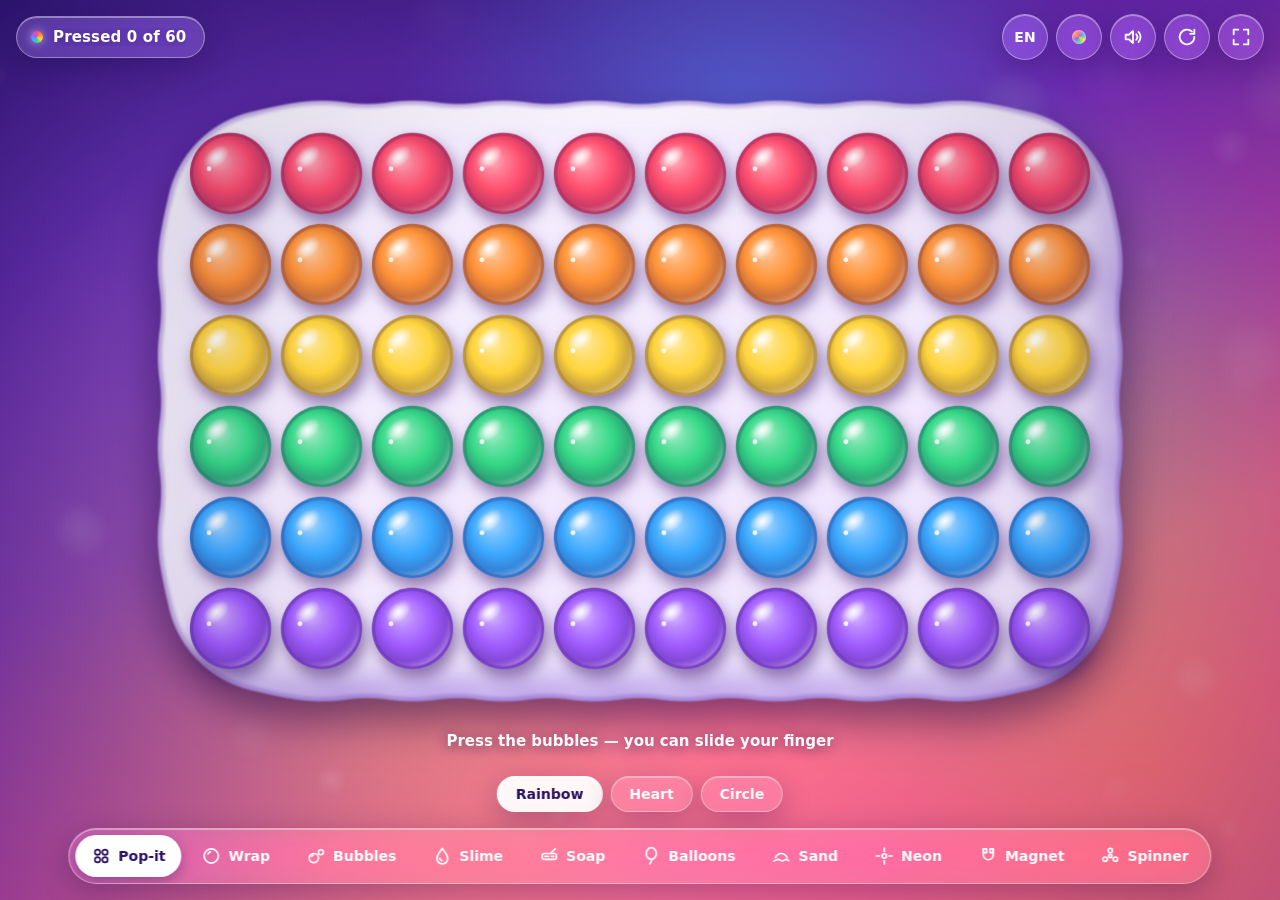
==== index.html @ e9ba62da "feat: v5 — slime v2 (two fingers, craters, droplets), neon drawing, ferrofluid, spinner" ====
<!DOCTYPE html>
<html lang="ru">
<head>
<meta charset="utf-8">
<meta name="viewport" content="width=device-width,initial-scale=1,maximum-scale=1,user-scalable=no,viewport-fit=cover">
<meta name="theme-color" content="#2a1470">
<meta name="description" content="Антистресс — 7 игрушек: поп-ит, пупырка, пузыри, слайм, нарезка мыла, шарики, песок. Без лагов, 120Hz, Full HD. / Antistress — 7 fidget toys.">
<meta property="og:title" content="Антистресс — 7 игрушек">
<meta property="og:description" content="Поп-ит, слайм, мыло, шарики, песок. Снимай стресс красиво.">
<meta property="og:type" content="website">
<title>Антистресс — 7 игрушек</title>
<link rel="icon" type="image/svg+xml" href="favicon.svg">
<link rel="manifest" href="manifest.webmanifest">
<link rel="stylesheet" href="css/styles.css">
</head>
<body>
<canvas id="c" aria-label="Игра-антистресс"></canvas>

<div id="ui">
  <header class="top">
    <div class="score glass" id="score" aria-live="polite"><i></i><span id="scoreText">…</span></div>
    <div class="tools">
      <button class="ico glass" id="btnLang" title="Language / Язык">RU</button>
      <button class="ico glass icon-only" id="btnTheme" title="Тема / Theme"><span class="dot"></span></button>
      <button class="ico glass icon-only" id="btnSound" aria-label="Звук" aria-pressed="true" title="Звук (M)"></button>
      <button class="ico glass icon-only" id="btnReset" aria-label="Заново" title="Заново (R)">
        <svg viewBox="0 0 24 24"><path d="M20 12a8 8 0 1 1-2.6-5.9"/><path d="M20 4v4.5h-4.5"/></svg>
      </button>
      <button class="ico glass icon-only" id="btnFull" aria-label="Во весь экран" title="Во весь экран (F)">
        <svg viewBox="0 0 24 24"><path d="M4 9V4h5M20 9V4h-5M4 15v5h5M20 15v5h-5"/></svg>
      </button>
    </div>
  </header>

  <div class="toast glass" id="toast" role="status"></div>
  <div class="hint" id="hint"></div>

  <nav class="chips" id="chips" aria-label="Варианты">
    <span data-group="pop">
      <button class="chip glass" data-shape="grid" aria-pressed="true">Радуга</button>
      <button class="chip glass" data-shape="heart" aria-pressed="false">Сердце</button>
      <button class="chip glass" data-shape="circle" aria-pressed="false">Круг</button>
    </span>
    <span data-group="soap">
      <button class="chip dot glass" data-soap="0" aria-pressed="true" style="background:#f6e6cb" title="Кремовый"></button>
      <button class="chip dot glass" data-soap="1" aria-pressed="false" style="background:#f6cfd8" title="Роза"></button>
      <button class="chip dot glass" data-soap="2" aria-pressed="false" style="background:#cdeeda" title="Мята"></button>
      <button class="chip dot glass" data-soap="3" aria-pressed="false" style="background:#ddd3f5" title="Лаванда"></button>
      <button class="chip dot glass" data-soap="4" aria-pressed="false" style="background:#cfe6f7" title="Небо"></button>
      <button class="chip dot glass" data-soap="5" aria-pressed="false" style="background:#f7e3b0" title="Мёд"></button>
    </span>
    <span data-group="sand">
      <button class="chip dot glass" data-sand="0" aria-pressed="true" style="background:#eec687" title="Золотой"></button>
      <button class="chip dot glass" data-sand="1" aria-pressed="false" style="background:#f0bec8" title="Роза"></button>
      <button class="chip dot glass" data-sand="2" aria-pressed="false" style="background:#b9e1c3" title="Мята"></button>
      <button class="chip dot glass" data-sand="3" aria-pressed="false" style="background:#afd2f0" title="Небо"></button>
    </span>
  </nav>

  <nav class="dock glass" id="dock" role="tablist" aria-label="Игрушки">
    <button class="tab" role="tab" data-mode="pop" aria-selected="true">
      <svg viewBox="0 0 24 24"><circle cx="7.5" cy="7.5" r="3.2"/><circle cx="16.5" cy="7.5" r="3.2"/><circle cx="7.5" cy="16.5" r="3.2"/><circle cx="16.5" cy="16.5" r="3.2"/></svg><span class="lbl">Поп-ит</span>
    </button>
    <button class="tab" role="tab" data-mode="wrap" aria-selected="false">
      <svg viewBox="0 0 24 24"><circle cx="12" cy="12" r="8.5"/><path d="M8 9.6a5 5 0 0 1 3-2.7"/></svg><span class="lbl">Пупырка</span>
    </button>
    <button class="tab" role="tab" data-mode="bubbles" aria-selected="false">
      <svg viewBox="0 0 24 24"><circle cx="9" cy="14.5" r="5.5"/><circle cx="17.5" cy="7.5" r="3"/><path d="M6.5 12.5a3 3 0 0 1 1.8-1.8"/></svg><span class="lbl">Пузыри</span>
    </button>
    <button class="tab" role="tab" data-mode="slime" aria-selected="false">
      <svg viewBox="0 0 24 24"><path d="M12 3c3.5 4.5 6.5 7.8 6.5 12a6.5 6.5 0 0 1-13 0C5.5 10.8 8.5 7.5 12 3z"/><path d="M9 14.5a3.2 3.2 0 0 0 2.6 3.2"/></svg><span class="lbl">Слайм</span>
    </button>
    <button class="tab" role="tab" data-mode="soap" aria-selected="false">
      <svg viewBox="0 0 24 24"><rect x="3.5" y="9" width="17" height="7" rx="2.5"/><path d="M7 12.5h4M13.5 9L19 3.5M14.5 12.5h3"/></svg><span class="lbl">Мыло</span>
    </button>
    <button class="tab" role="tab" data-mode="ball" aria-selected="false">
      <svg viewBox="0 0 24 24"><ellipse cx="12" cy="9" rx="6" ry="7"/><path d="M12 16v2.5c0 1.5-1 2-2 3"/></svg><span class="lbl">Шарики</span>
    </button>
    <button class="tab" role="tab" data-mode="sand" aria-selected="false">
      <svg viewBox="0 0 24 24"><path d="M3 18c2.5 0 2.5-2 5-2s2.5 2 5 2 2.5-2 5-2 2.5 2 3 2"/><path d="M5 14c1.5-3 3.5-5 7-5s5.5 2 7 5"/></svg><span class="lbl">Песок</span>
    </button>
    <button class="tab" role="tab" data-mode="glow" aria-selected="false">
      <svg viewBox="0 0 24 24"><path d="M12 2.5v4M12 17.5v4M2.5 12h4M17.5 12h4"/><circle cx="12" cy="12" r="2.6"/></svg><span class="lbl">Неон</span>
    </button>
    <button class="tab" role="tab" data-mode="ferro" aria-selected="false">
      <svg viewBox="0 0 24 24"><path d="M6 3.5v7a6 6 0 0 0 12 0v-7"/><path d="M6 3.5h4v4.5H6zM14 3.5h4v4.5h-4z"/></svg><span class="lbl">Магнит</span>
    </button>
    <button class="tab" role="tab" data-mode="spin" aria-selected="false">
      <svg viewBox="0 0 24 24"><circle cx="12" cy="12" r="2"/><circle cx="12" cy="5.5" r="2.6"/><circle cx="5.8" cy="15.8" r="2.6"/><circle cx="18.2" cy="15.8" r="2.6"/></svg><span class="lbl">Спиннер</span>
    </button>
  </nav>
</div>

<script defer src="https://telegram.org/js/telegram-web-app.js"></script>
<script src="js/app.js" defer></script>
</body>
</html>
---- css/styles.css ----
:root{
  --ink:#2a1160;
  --glass:rgba(255,255,255,.16);
  --glass-line:rgba(255,255,255,.36);
  --font:ui-rounded,"SF Pro Rounded","Nunito","Varela Round","Trebuchet MS","Segoe UI",system-ui,sans-serif;
  --tg-sat:0px;
  --tg-sab:0px;
}
*{box-sizing:border-box;-webkit-tap-highlight-color:transparent}
html,body{margin:0;height:var(--app-h,100dvh);overflow:hidden;background:#24105a;font-family:var(--font);color:#fff;
  -webkit-user-select:none;user-select:none;-webkit-touch-callout:none;overscroll-behavior:none}
canvas{position:fixed;inset:0;width:100%;height:100%;display:block;touch-action:none;cursor:pointer}
#ui{position:fixed;inset:0;pointer-events:none}
.glass{background:var(--glass);-webkit-backdrop-filter:blur(16px) saturate(1.5);backdrop-filter:blur(16px) saturate(1.5);
  border:1px solid var(--glass-line);box-shadow:0 8px 30px rgba(20,0,70,.28),inset 0 1px 0 rgba(255,255,255,.38)}
.top{position:absolute;left:0;right:0;top:calc(14px + env(safe-area-inset-top) + var(--tg-sat));display:flex;justify-content:space-between;align-items:center;padding:0 max(16px,env(safe-area-inset-left));gap:10px}
.score{display:flex;align-items:center;gap:10px;padding:11px 18px 11px 14px;border-radius:999px;font-weight:800;font-size:15px;letter-spacing:.01em;text-shadow:0 1px 8px rgba(30,0,80,.35);white-space:nowrap;max-width:46vw;overflow:hidden}
.score span{overflow:hidden;text-overflow:ellipsis;white-space:nowrap}
.score i{width:12px;height:12px;min-width:12px;border-radius:50%;background:conic-gradient(#ff4d6d,#ff9236,#ffd43b,#34d986,#3aa8ff,#a15cff,#ff4d6d);box-shadow:0 0 10px rgba(255,255,255,.55)}
.score.bump i{animation:bump .28s ease-out}
@keyframes bump{0%{transform:scale(1)}40%{transform:scale(1.7)}100%{transform:scale(1)}}
.tools{display:flex;gap:8px;pointer-events:auto;align-items:center}
.ico{appearance:none;min-width:46px;height:46px;border-radius:999px;display:flex;align-items:center;justify-content:center;gap:4px;color:#fff;cursor:pointer;padding:0 10px;transition:transform .15s,background .2s;font:inherit;font-weight:800;font-size:14px}
.ico.icon-only{width:46px;padding:0}
.ico:hover{background:rgba(255,255,255,.28)}
.ico:active{transform:scale(.9)}
.ico svg{width:22px;height:22px;stroke:currentColor;fill:none;stroke-width:2;stroke-linecap:round;stroke-linejoin:round}
.ico .dot{width:14px;height:14px;border-radius:50%;background:conic-gradient(#ff5fa8,#3aa8ff,#ffd43b,#34d986,#a15cff,#ff9236,#ff5fa8);box-shadow:inset 0 0 4px rgba(255,255,255,.7)}
button:focus-visible{outline:3px solid #fff;outline-offset:2px}
.dock{position:absolute;left:50%;transform:translateX(-50%);bottom:calc(16px + env(safe-area-inset-bottom) + var(--tg-sab));display:flex;gap:4px;padding:6px;border-radius:999px;pointer-events:auto;max-width:calc(100vw - 20px);overflow-x:auto;scrollbar-width:none}
.dock::-webkit-scrollbar{display:none}
.tab{appearance:none;border:0;background:transparent;color:#fff;font:inherit;font-weight:800;font-size:14px;display:flex;align-items:center;gap:7px;padding:11px 16px;border-radius:999px;cursor:pointer;transition:background .25s,color .25s,transform .15s;white-space:nowrap;flex-shrink:0}
.tab:active{transform:scale(.95)}
.tab[aria-selected=true]{background:#fff;color:var(--ink);box-shadow:0 4px 14px rgba(20,0,70,.3)}
.tab svg{width:20px;height:20px;stroke:currentColor;fill:none;stroke-width:2;stroke-linecap:round;stroke-linejoin:round;flex-shrink:0}
.chips{position:absolute;left:50%;transform:translateX(-50%);bottom:calc(88px + env(safe-area-inset-bottom) + var(--tg-sab));display:flex;gap:8px;pointer-events:auto;transition:opacity .3s,transform .3s}
.chips.hidden{opacity:0;pointer-events:none;transform:translate(-50%,10px)}
.chip{appearance:none;font:inherit;font-weight:800;font-size:14px;color:#fff;padding:9px 18px;border-radius:999px;cursor:pointer;transition:background .2s,color .2s,transform .15s;white-space:nowrap}
.chip:active{transform:scale(.94)}
.chip[aria-pressed=true]{background:rgba(255,255,255,.95);color:var(--ink)}
#chips [data-group]{display:flex;gap:8px}
.chip.dot{width:40px;height:40px;padding:0;border-radius:50%}
.chip.dot[aria-pressed=true]{box-shadow:0 0 0 3px #fff,0 4px 14px rgba(20,0,70,.35)}
.hint{position:absolute;left:0;right:0;bottom:calc(150px + env(safe-area-inset-bottom) + var(--tg-sab));text-align:center;font-weight:800;font-size:15px;padding:0 24px;
  text-shadow:0 2px 14px rgba(30,0,80,.6);opacity:0;transition:opacity .6s;pointer-events:none}
.hint.show{opacity:.96}
.toast{position:absolute;left:50%;top:calc(84px + env(safe-area-inset-top) + var(--tg-sat));transform:translate(-50%,-8px);padding:13px 24px;border-radius:999px;font-weight:800;font-size:16px;opacity:0;transition:opacity .35s,transform .35s;pointer-events:none;white-space:nowrap;max-width:94vw;overflow:hidden;text-overflow:ellipsis}
.toast.show{opacity:1;transform:translate(-50%,0)}
@media (max-width:560px){
  .tab{padding:10px 12px;font-size:13px;gap:6px}
  .tab svg{width:18px;height:18px}
  .score{font-size:13px;padding:10px 14px 10px 12px;max-width:52vw}
  .ico{min-width:42px;height:42px;font-size:13px}
  .ico.icon-only{width:42px}
  .tools{gap:6px}
  .toast{font-size:14px;padding:11px 18px}
  .hint{font-size:14px;bottom:calc(148px + env(safe-area-inset-bottom) + var(--tg-sab))}
}
@media (prefers-reduced-motion:reduce){*{transition:none!important;animation:none!important}}
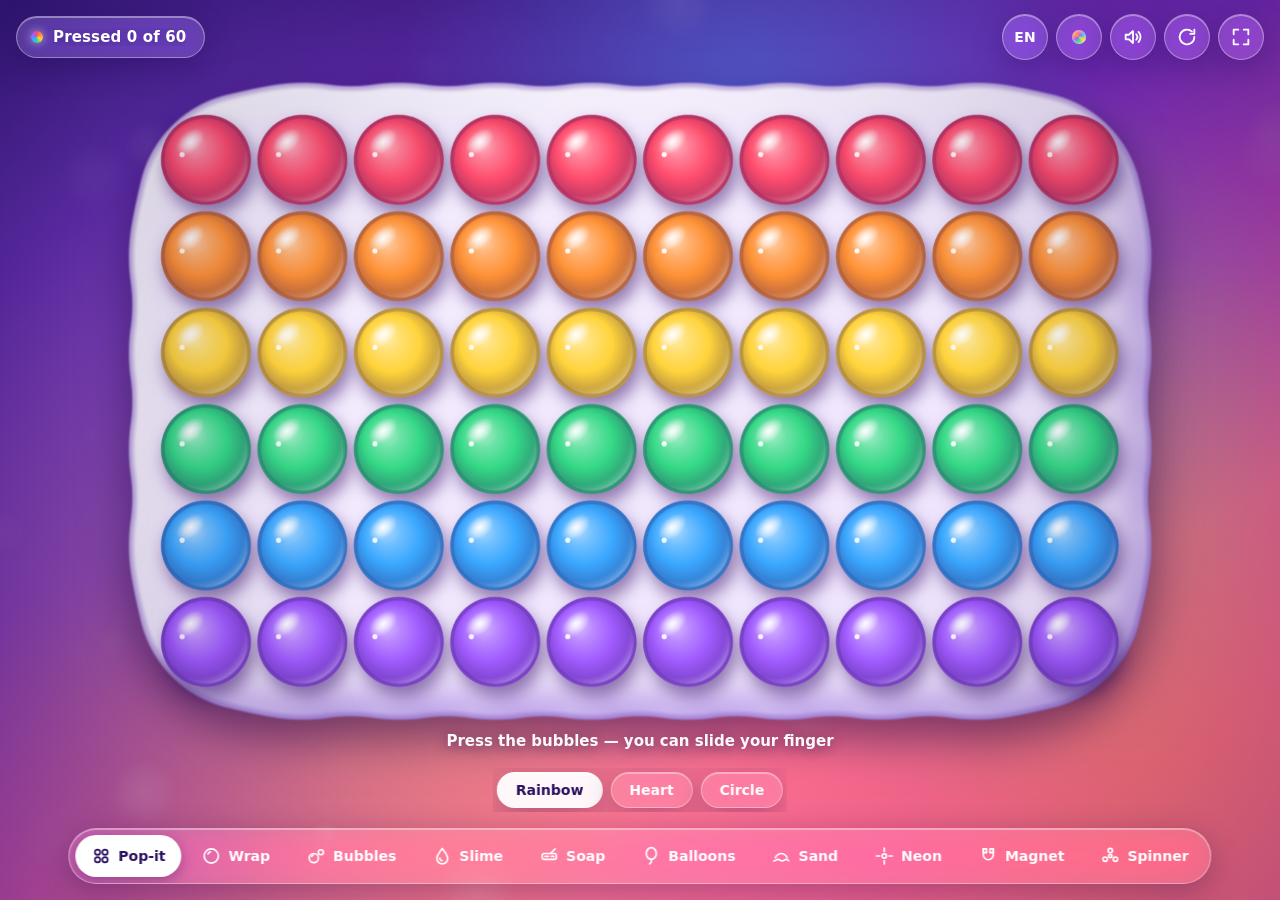
==== commit 3b1fde41: "feat: v6 — slime v3 soft-body, oval soap with knife shaving, bigger pop-it, neon colors and widths, " ====
--- a/index.html
+++ b/index.html
@@ -4,11 +4,11 @@
 <meta charset="utf-8">
 <meta name="viewport" content="width=device-width,initial-scale=1,maximum-scale=1,user-scalable=no,viewport-fit=cover">
 <meta name="theme-color" content="#2a1470">
-<meta name="description" content="Антистресс — 7 игрушек: поп-ит, пупырка, пузыри, слайм, нарезка мыла, шарики, песок. Без лагов, 120Hz, Full HD. / Antistress — 7 fidget toys.">
-<meta property="og:title" content="Антистресс — 7 игрушек">
-<meta property="og:description" content="Поп-ит, слайм, мыло, шарики, песок. Снимай стресс красиво.">
+<meta name="description" content="Антистресс — игрушки: поп-ит, пупырка, пузыри, слайм, мыло, шарики, песок, неон, магнит, спиннер. Без лагов, 120Hz, Full HD.">
+<meta property="og:title" content="Антистресс — игрушки-антистресс">
+<meta property="og:description" content="Поп-ит, слайм, мыло, шарики, песок, неон, магнит, спиннер. Снимай стресс красиво.">
 <meta property="og:type" content="website">
-<title>Антистресс — 7 игрушек</title>
+<title>Антистресс — игрушки-антистресс</title>
 <link rel="icon" type="image/svg+xml" href="favicon.svg">
 <link rel="manifest" href="manifest.webmanifest">
 <link rel="stylesheet" href="css/styles.css">
@@ -55,6 +55,33 @@
       <button class="chip dot glass" data-sand="2" aria-pressed="false" style="background:#b9e1c3" title="Мята"></button>
       <button class="chip dot glass" data-sand="3" aria-pressed="false" style="background:#afd2f0" title="Небо"></button>
     </span>
+    <span data-group="glow">
+      <button class="chip dot glass" data-glow="0" aria-pressed="false" style="background:hsl(0,100%,60%)" title="Красный"></button>
+      <button class="chip dot glass" data-glow="1" aria-pressed="false" style="background:hsl(32,100%,55%)" title="Оранжевый"></button>
+      <button class="chip dot glass" data-glow="2" aria-pressed="false" style="background:hsl(55,100%,55%)" title="Жёлтый"></button>
+      <button class="chip dot glass" data-glow="3" aria-pressed="false" style="background:hsl(130,90%,55%)" title="Зелёный"></button>
+      <button class="chip dot glass" data-glow="4" aria-pressed="false" style="background:hsl(190,100%,55%)" title="Голубой"></button>
+      <button class="chip dot glass" data-glow="5" aria-pressed="false" style="background:hsl(265,100%,65%)" title="Фиолетовый"></button>
+      <button class="chip dot glass" data-glow="6" aria-pressed="false" style="background:hsl(315,100%,60%)" title="Розовый"></button>
+      <button class="chip dot glass" data-glow="7" aria-pressed="true" style="background:conic-gradient(#ff4d6d,#ff9236,#ffd43b,#34d986,#3aa8ff,#a15cff,#ff4d6d)" title="Радуга"></button>
+      <button class="chip mini glass" data-gloww="0" aria-pressed="false" title="Тонко">S</button>
+      <button class="chip mini glass" data-gloww="1" aria-pressed="true" title="Средне">M</button>
+      <button class="chip mini glass" data-gloww="2" aria-pressed="false" title="Толсто">L</button>
+    </span>
+    <span data-group="spin">
+      <button class="chip dot glass" data-spin="0" aria-pressed="true" style="background:conic-gradient(#ff5fa8,#3aa8ff,#34d986,#ffd43b,#ff5fa8)" title="Классика"></button>
+      <button class="chip dot glass" data-spin="1" aria-pressed="false" style="background:#22263a" title="Стелс"></button>
+      <button class="chip dot glass" data-spin="2" aria-pressed="false" style="background:linear-gradient(135deg,#ff4d2e,#ffd43b)" title="Огонь"></button>
+      <button class="chip dot glass" data-spin="3" aria-pressed="false" style="background:linear-gradient(135deg,#bfe6ff,#3aa8ff)" title="Лёд"></button>
+      <button class="chip dot glass" data-spin="4" aria-pressed="false" style="background:linear-gradient(135deg,#39ff88,#00e5ff)" title="Неон"></button>
+      <button class="chip dot glass" data-spin="5" aria-pressed="false" style="background:linear-gradient(135deg,#ffe08a,#c88a1e)" title="Золото"></button>
+      <button class="chip dot glass" data-spin="6" aria-pressed="false" style="background:linear-gradient(135deg,#a15cff,#5a2bd6)" title="Фиолет"></button>
+      <button class="chip dot glass" data-spin="7" aria-pressed="false" style="background:linear-gradient(135deg,#ff7ab8,#ff4d6d)" title="Роза"></button>
+      <button class="chip dot glass" data-spin="8" aria-pressed="false" style="background:linear-gradient(135deg,#4a4f66,#14161f)" title="Карбон"></button>
+      <button class="chip dot glass" data-spin="9" aria-pressed="false" style="background:linear-gradient(135deg,#2ee6c8,#1668dc)" title="Океан"></button>
+      <button class="chip dot glass" data-spin="10" aria-pressed="false" style="background:linear-gradient(135deg,#ff9236,#ff4d6d)" title="Звезда"></button>
+      <button class="chip dot glass" data-spin="11" aria-pressed="false" style="background:linear-gradient(135deg,#ffffff,#8a93b2)" title="Моно"></button>
+    </span>
   </nav>
 
   <nav class="dock glass" id="dock" role="tablist" aria-label="Игрушки">
--- a/css/styles.css
+++ b/css/styles.css
@@ -33,12 +33,15 @@
 .tab:active{transform:scale(.95)}
 .tab[aria-selected=true]{background:#fff;color:var(--ink);box-shadow:0 4px 14px rgba(20,0,70,.3)}
 .tab svg{width:20px;height:20px;stroke:currentColor;fill:none;stroke-width:2;stroke-linecap:round;stroke-linejoin:round;flex-shrink:0}
-.chips{position:absolute;left:50%;transform:translateX(-50%);bottom:calc(88px + env(safe-area-inset-bottom) + var(--tg-sab));display:flex;gap:8px;pointer-events:auto;transition:opacity .3s,transform .3s}
+.chips{position:absolute;left:50%;transform:translateX(-50%);bottom:calc(88px + env(safe-area-inset-bottom) + var(--tg-sab));display:flex;gap:8px;pointer-events:auto;transition:opacity .3s,transform .3s;max-width:calc(100vw - 20px);overflow-x:auto;scrollbar-width:none;padding:4px}
+.chips::-webkit-scrollbar{display:none}
 .chips.hidden{opacity:0;pointer-events:none;transform:translate(-50%,10px)}
 .chip{appearance:none;font:inherit;font-weight:800;font-size:14px;color:#fff;padding:9px 18px;border-radius:999px;cursor:pointer;transition:background .2s,color .2s,transform .15s;white-space:nowrap}
 .chip:active{transform:scale(.94)}
 .chip[aria-pressed=true]{background:rgba(255,255,255,.95);color:var(--ink)}
-#chips [data-group]{display:flex;gap:8px}
+#chips [data-group]{display:flex;gap:8px;flex-shrink:0;align-items:center}
+.chip.mini{min-width:40px;height:40px;padding:0 12px;border-radius:999px;font-weight:800}
+.chip.mini[aria-pressed=true]{background:rgba(255,255,255,.95);color:var(--ink)}
 .chip.dot{width:40px;height:40px;padding:0;border-radius:50%}
 .chip.dot[aria-pressed=true]{box-shadow:0 0 0 3px #fff,0 4px 14px rgba(20,0,70,.35)}
 .hint{position:absolute;left:0;right:0;bottom:calc(150px + env(safe-area-inset-bottom) + var(--tg-sab));text-align:center;font-weight:800;font-size:15px;padding:0 24px;
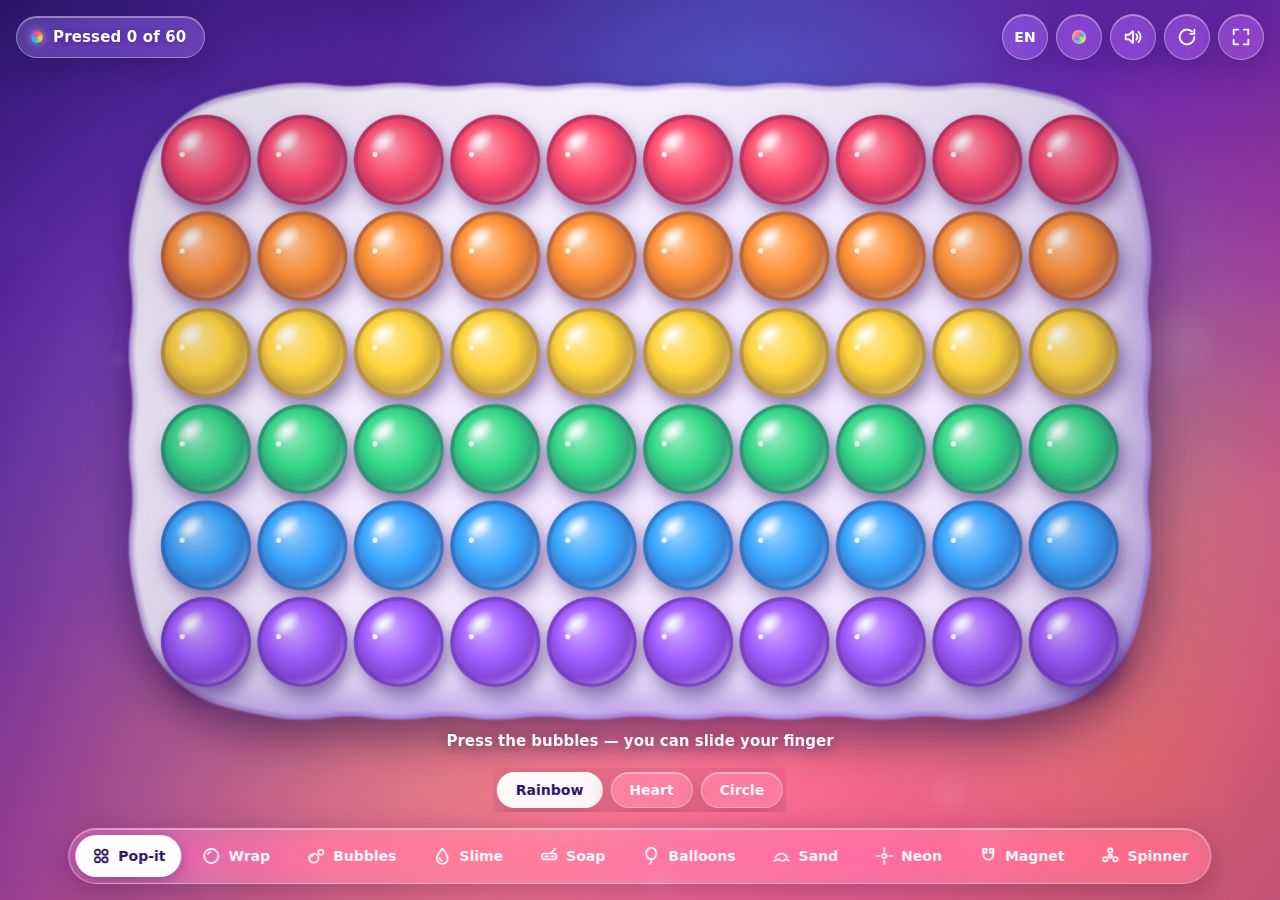
==== commit 93065b94: "feat: v7 — solid rounded soap bar, dot halo fix, true-color neon with slow full fade, black sand mag" ====
--- a/index.html
+++ b/index.html
@@ -68,21 +68,15 @@
       <button class="chip mini glass" data-gloww="1" aria-pressed="true" title="Средне">M</button>
       <button class="chip mini glass" data-gloww="2" aria-pressed="false" title="Толсто">L</button>
     </span>
-    <span data-group="spin">
-      <button class="chip dot glass" data-spin="0" aria-pressed="true" style="background:conic-gradient(#ff5fa8,#3aa8ff,#34d986,#ffd43b,#ff5fa8)" title="Классика"></button>
-      <button class="chip dot glass" data-spin="1" aria-pressed="false" style="background:#22263a" title="Стелс"></button>
-      <button class="chip dot glass" data-spin="2" aria-pressed="false" style="background:linear-gradient(135deg,#ff4d2e,#ffd43b)" title="Огонь"></button>
-      <button class="chip dot glass" data-spin="3" aria-pressed="false" style="background:linear-gradient(135deg,#bfe6ff,#3aa8ff)" title="Лёд"></button>
-      <button class="chip dot glass" data-spin="4" aria-pressed="false" style="background:linear-gradient(135deg,#39ff88,#00e5ff)" title="Неон"></button>
-      <button class="chip dot glass" data-spin="5" aria-pressed="false" style="background:linear-gradient(135deg,#ffe08a,#c88a1e)" title="Золото"></button>
-      <button class="chip dot glass" data-spin="6" aria-pressed="false" style="background:linear-gradient(135deg,#a15cff,#5a2bd6)" title="Фиолет"></button>
-      <button class="chip dot glass" data-spin="7" aria-pressed="false" style="background:linear-gradient(135deg,#ff7ab8,#ff4d6d)" title="Роза"></button>
-      <button class="chip dot glass" data-spin="8" aria-pressed="false" style="background:linear-gradient(135deg,#4a4f66,#14161f)" title="Карбон"></button>
-      <button class="chip dot glass" data-spin="9" aria-pressed="false" style="background:linear-gradient(135deg,#2ee6c8,#1668dc)" title="Океан"></button>
-      <button class="chip dot glass" data-spin="10" aria-pressed="false" style="background:linear-gradient(135deg,#ff9236,#ff4d6d)" title="Звезда"></button>
-      <button class="chip dot glass" data-spin="11" aria-pressed="false" style="background:linear-gradient(135deg,#ffffff,#8a93b2)" title="Моно"></button>
-    </span>
   </nav>
+
+  <button class="chip glass hidden" id="skinBtn">Скины</button>
+  <div class="sheet hidden" id="skinPanel" role="dialog" aria-label="Скины">
+    <div class="sheet-card glass">
+      <div class="sheet-title" id="skinTitle">Выбери спиннер</div>
+      <div class="sheet-grid" id="skinGrid"></div>
+    </div>
+  </div>
 
   <nav class="dock glass" id="dock" role="tablist" aria-label="Игрушки">
     <button class="tab" role="tab" data-mode="pop" aria-selected="true">
--- a/css/styles.css
+++ b/css/styles.css
@@ -40,10 +40,23 @@
 .chip:active{transform:scale(.94)}
 .chip[aria-pressed=true]{background:rgba(255,255,255,.95);color:var(--ink)}
 #chips [data-group]{display:flex;gap:8px;flex-shrink:0;align-items:center}
+#skinBtn{position:absolute;left:50%;transform:translateX(-50%);bottom:calc(88px + env(safe-area-inset-bottom) + var(--tg-sab));pointer-events:auto;transition:opacity .3s,transform .3s}
+#skinBtn.hidden{opacity:0;pointer-events:none;transform:translate(-50%,10px)}
+#skinPanel{position:absolute;left:0;right:0;bottom:0;display:flex;justify-content:center;pointer-events:none;padding:0 14px calc(150px + env(safe-area-inset-bottom) + var(--tg-sab));transition:opacity .3s}
+#skinPanel.hidden{opacity:0}
+.sheet-card{pointer-events:auto;border-radius:24px;padding:14px 14px 16px;max-width:430px;width:100%;transform:translateY(0);transition:transform .32s cubic-bezier(.2,1.4,.4,1),opacity .3s}
+#skinPanel.hidden .sheet-card{transform:translateY(46px)}
+.sheet-title{font-weight:800;text-align:center;margin-bottom:10px;text-shadow:0 1px 8px rgba(30,0,80,.35)}
+.sheet-grid{display:grid;grid-template-columns:repeat(4,1fr);gap:10px;max-height:46vh;overflow-y:auto}
+.skin{appearance:none;border:2px solid rgba(255,255,255,.25);background:rgba(255,255,255,.1);border-radius:18px;padding:6px;cursor:pointer;transition:transform .15s,border-color .2s,background .2s;color:#fff;font:inherit}
+.skin:active{transform:scale(.93)}
+.skin[aria-pressed=true]{border-color:#fff;background:rgba(255,255,255,.28)}
+.skin canvas{width:100%;height:auto;display:block}
+.skin span{display:block;text-align:center;font-size:11px;font-weight:800;margin-top:2px;text-shadow:0 1px 6px rgba(30,0,80,.5)}
 .chip.mini{min-width:40px;height:40px;padding:0 12px;border-radius:999px;font-weight:800}
 .chip.mini[aria-pressed=true]{background:rgba(255,255,255,.95);color:var(--ink)}
-.chip.dot{width:40px;height:40px;padding:0;border-radius:50%}
-.chip.dot[aria-pressed=true]{box-shadow:0 0 0 3px #fff,0 4px 14px rgba(20,0,70,.35)}
+.chip.dot{width:40px;height:40px;padding:0;border-radius:50%;border:1.5px solid rgba(255,255,255,.65);box-shadow:none}
+.chip.dot[aria-pressed=true]{box-shadow:0 0 0 3px #fff}
 .hint{position:absolute;left:0;right:0;bottom:calc(150px + env(safe-area-inset-bottom) + var(--tg-sab));text-align:center;font-weight:800;font-size:15px;padding:0 24px;
   text-shadow:0 2px 14px rgba(30,0,80,.6);opacity:0;transition:opacity .6s;pointer-events:none}
 .hint.show{opacity:.96}
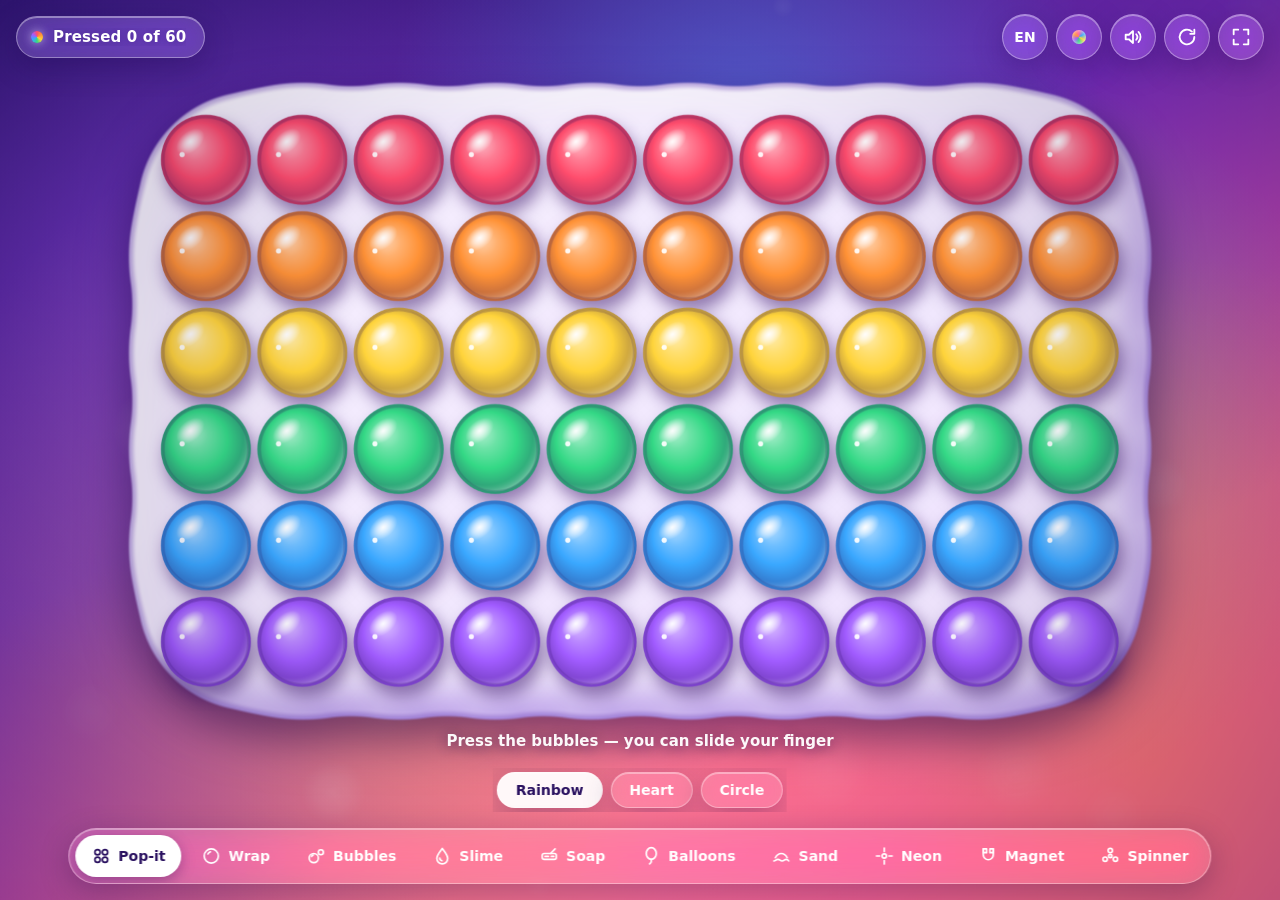
==== commit 3f90ab4a: "feat: v8 — magnet steering cloud with random scatter, spinner prerender with skin picker and direct " ====
--- a/index.html
+++ b/index.html
@@ -68,6 +68,17 @@
       <button class="chip mini glass" data-gloww="1" aria-pressed="true" title="Средне">M</button>
       <button class="chip mini glass" data-gloww="2" aria-pressed="false" title="Толсто">L</button>
     </span>
+    <span data-group="slime">
+      <button class="chip dot glass" data-slime="0" aria-pressed="true" style="background:hsl(320,85%,65%)" title="Розовый"></button>
+      <button class="chip dot glass" data-slime="1" aria-pressed="false" style="background:hsl(280,85%,65%)" title="Фиолет"></button>
+      <button class="chip dot glass" data-slime="2" aria-pressed="false" style="background:hsl(190,90%,55%)" title="Мята"></button>
+      <button class="chip dot glass" data-slime="3" aria-pressed="false" style="background:hsl(130,80%,55%)" title="Лайм"></button>
+      <button class="chip dot glass" data-slime="4" aria-pressed="false" style="background:hsl(45,95%,60%)" title="Мёд"></button>
+      <button class="chip dot glass" data-slime="5" aria-pressed="false" style="background:hsl(0,85%,62%)" title="Красный"></button>
+      <button class="chip mini glass" data-slimevi="0" aria-pressed="false" title="Мягкий">~</button>
+      <button class="chip mini glass" data-slimevi="1" aria-pressed="true" title="Средний">≈</button>
+      <button class="chip mini glass" data-slimevi="2" aria-pressed="false" title="Твёрдый">●</button>
+    </span>
   </nav>
 
   <button class="chip glass hidden" id="skinBtn">Скины</button>
--- a/css/styles.css
+++ b/css/styles.css
@@ -51,7 +51,8 @@
 .skin{appearance:none;border:2px solid rgba(255,255,255,.25);background:rgba(255,255,255,.1);border-radius:18px;padding:6px;cursor:pointer;transition:transform .15s,border-color .2s,background .2s;color:#fff;font:inherit}
 .skin:active{transform:scale(.93)}
 .skin[aria-pressed=true]{border-color:#fff;background:rgba(255,255,255,.28)}
-.skin canvas{width:100%;height:auto;display:block}
+.skin canvas{width:100%;height:auto;display:block;animation:thumbspin 3s linear infinite}
+@keyframes thumbspin{to{transform:rotate(360deg)}}
 .skin span{display:block;text-align:center;font-size:11px;font-weight:800;margin-top:2px;text-shadow:0 1px 6px rgba(30,0,80,.5)}
 .chip.mini{min-width:40px;height:40px;padding:0 12px;border-radius:999px;font-weight:800}
 .chip.mini[aria-pressed=true]{background:rgba(255,255,255,.95);color:var(--ink)}
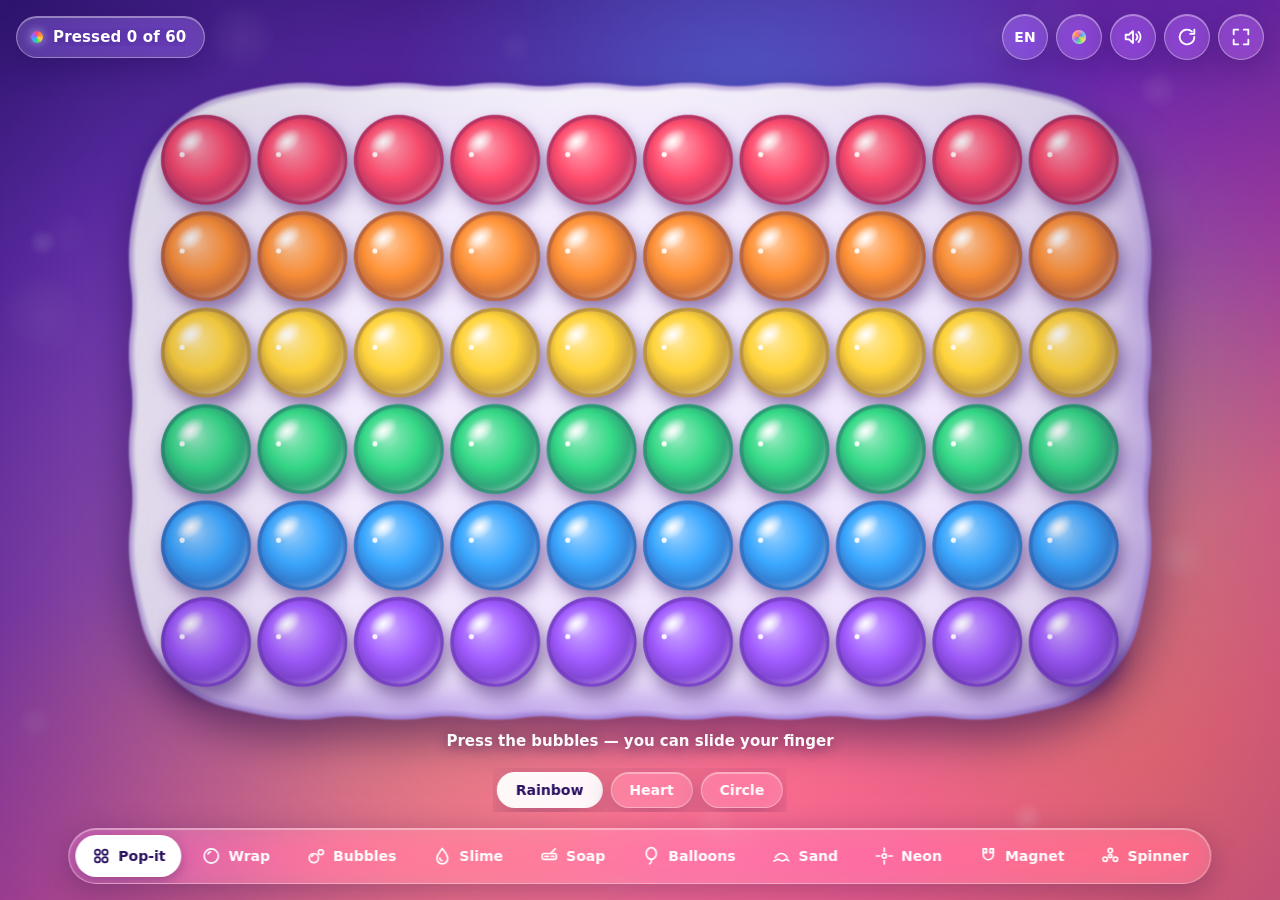
==== commit c0753b04: "fix: v9 — reliable color dots with haptics, soap recolor keeps cuts, plastic slime with slow rebound" ====
--- a/index.html
+++ b/index.html
@@ -81,13 +81,7 @@
     </span>
   </nav>
 
-  <button class="chip glass hidden" id="skinBtn">Скины</button>
-  <div class="sheet hidden" id="skinPanel" role="dialog" aria-label="Скины">
-    <div class="sheet-card glass">
-      <div class="sheet-title" id="skinTitle">Выбери спиннер</div>
-      <div class="sheet-grid" id="skinGrid"></div>
-    </div>
-  </div>
+  <nav class="skins glass hidden" id="skinStrip" aria-label="Скины"></nav>
 
   <nav class="dock glass" id="dock" role="tablist" aria-label="Игрушки">
     <button class="tab" role="tab" data-mode="pop" aria-selected="true">
--- a/css/styles.css
+++ b/css/styles.css
@@ -40,23 +40,18 @@
 .chip:active{transform:scale(.94)}
 .chip[aria-pressed=true]{background:rgba(255,255,255,.95);color:var(--ink)}
 #chips [data-group]{display:flex;gap:8px;flex-shrink:0;align-items:center}
-#skinBtn{position:absolute;left:50%;transform:translateX(-50%);bottom:calc(88px + env(safe-area-inset-bottom) + var(--tg-sab));pointer-events:auto;transition:opacity .3s,transform .3s}
-#skinBtn.hidden{opacity:0;pointer-events:none;transform:translate(-50%,10px)}
-#skinPanel{position:absolute;left:0;right:0;bottom:0;display:flex;justify-content:center;pointer-events:none;padding:0 14px calc(150px + env(safe-area-inset-bottom) + var(--tg-sab));transition:opacity .3s}
-#skinPanel.hidden{opacity:0}
-.sheet-card{pointer-events:auto;border-radius:24px;padding:14px 14px 16px;max-width:430px;width:100%;transform:translateY(0);transition:transform .32s cubic-bezier(.2,1.4,.4,1),opacity .3s}
-#skinPanel.hidden .sheet-card{transform:translateY(46px)}
-.sheet-title{font-weight:800;text-align:center;margin-bottom:10px;text-shadow:0 1px 8px rgba(30,0,80,.35)}
-.sheet-grid{display:grid;grid-template-columns:repeat(4,1fr);gap:10px;max-height:46vh;overflow-y:auto}
-.skin{appearance:none;border:2px solid rgba(255,255,255,.25);background:rgba(255,255,255,.1);border-radius:18px;padding:6px;cursor:pointer;transition:transform .15s,border-color .2s,background .2s;color:#fff;font:inherit}
+button{touch-action:manipulation}
+.skins{position:absolute;left:50%;transform:translateX(-50%);bottom:calc(88px + env(safe-area-inset-bottom) + var(--tg-sab));display:flex;gap:10px;pointer-events:auto;transition:opacity .3s,transform .3s;max-width:calc(100vw - 20px);overflow-x:auto;scrollbar-width:none;padding:6px 8px;border-radius:22px}
+.skins::-webkit-scrollbar{display:none}
+.skins.hidden{opacity:0;pointer-events:none;transform:translate(-50%,10px)}
+.skin{appearance:none;border:2px solid rgba(255,255,255,.25);background:rgba(255,255,255,.1);border-radius:18px;padding:6px;cursor:pointer;transition:transform .15s,border-color .2s,background .2s;color:#fff;font:inherit;flex-shrink:0;width:64px}
 .skin:active{transform:scale(.93)}
-.skin[aria-pressed=true]{border-color:#fff;background:rgba(255,255,255,.28)}
-.skin canvas{width:100%;height:auto;display:block;animation:thumbspin 3s linear infinite}
-@keyframes thumbspin{to{transform:rotate(360deg)}}
-.skin span{display:block;text-align:center;font-size:11px;font-weight:800;margin-top:2px;text-shadow:0 1px 6px rgba(30,0,80,.5)}
+.skin[aria-pressed=true]{border-color:#fff;background:rgba(255,255,255,.3);box-shadow:0 0 0 2px #fff,0 4px 14px rgba(20,0,70,.35)}
+.skin canvas{width:52px;height:52px;display:block}
+.skin span{display:block;text-align:center;font-size:10px;font-weight:800;margin-top:2px;text-shadow:0 1px 6px rgba(30,0,80,.5);white-space:nowrap;overflow:hidden;text-overflow:ellipsis}
 .chip.mini{min-width:40px;height:40px;padding:0 12px;border-radius:999px;font-weight:800}
 .chip.mini[aria-pressed=true]{background:rgba(255,255,255,.95);color:var(--ink)}
-.chip.dot{width:40px;height:40px;padding:0;border-radius:50%;border:1.5px solid rgba(255,255,255,.65);box-shadow:none}
+.chip.dot{width:44px;height:44px;padding:0;border-radius:50%;border:1.5px solid rgba(255,255,255,.65);box-shadow:none;flex-shrink:0}
 .chip.dot[aria-pressed=true]{box-shadow:0 0 0 3px #fff}
 .hint{position:absolute;left:0;right:0;bottom:calc(150px + env(safe-area-inset-bottom) + var(--tg-sab));text-align:center;font-weight:800;font-size:15px;padding:0 24px;
   text-shadow:0 2px 14px rgba(30,0,80,.6);opacity:0;transition:opacity .6s;pointer-events:none}
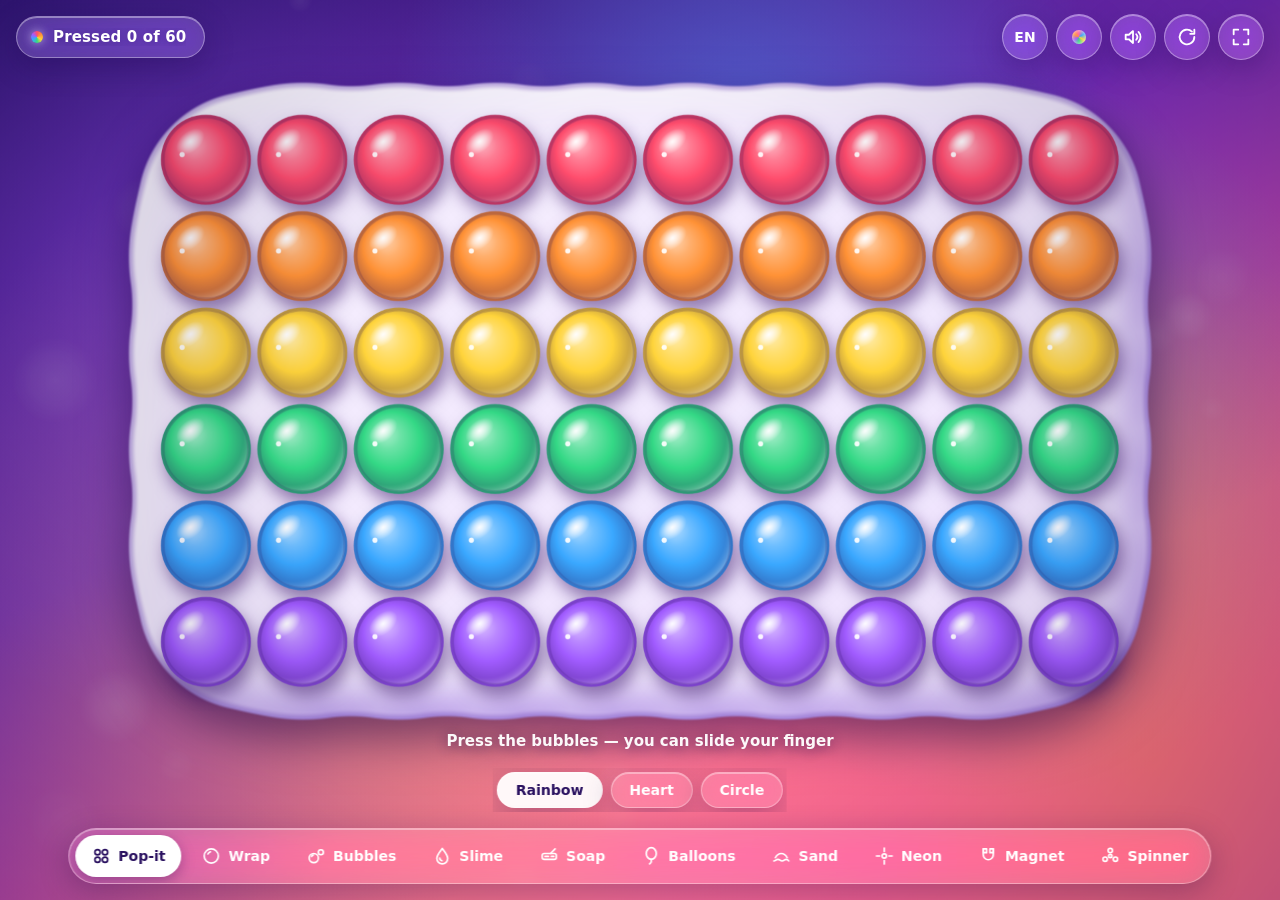
==== commit 7140b5b8: "fix: v10 — audit fixes: skin thumbnails, resize keeps sand/neon/wrap/slime-grab, slime multitouch, o" ====
--- a/index.html
+++ b/index.html
@@ -3,7 +3,7 @@
 <head>
 <meta charset="utf-8">
 <meta name="viewport" content="width=device-width,initial-scale=1,maximum-scale=1,user-scalable=no,viewport-fit=cover">
-<meta name="theme-color" content="#2a1470">
+<meta name="theme-color" content="#24105a">
 <meta name="description" content="Антистресс — игрушки: поп-ит, пупырка, пузыри, слайм, мыло, шарики, песок, неон, магнит, спиннер. Без лагов, 120Hz, Full HD.">
 <meta property="og:title" content="Антистресс — игрушки-антистресс">
 <meta property="og:description" content="Поп-ит, слайм, мыло, шарики, песок, неон, магнит, спиннер. Снимай стресс красиво.">
@@ -21,7 +21,7 @@
     <div class="score glass" id="score" aria-live="polite"><i></i><span id="scoreText">…</span></div>
     <div class="tools">
       <button class="ico glass" id="btnLang" title="Language / Язык">RU</button>
-      <button class="ico glass icon-only" id="btnTheme" title="Тема / Theme"><span class="dot"></span></button>
+      <button class="ico glass icon-only" id="btnTheme" aria-label="Тема" title="Тема / Theme"><span class="dot"></span></button>
       <button class="ico glass icon-only" id="btnSound" aria-label="Звук" aria-pressed="true" title="Звук (M)"></button>
       <button class="ico glass icon-only" id="btnReset" aria-label="Заново" title="Заново (R)">
         <svg viewBox="0 0 24 24"><path d="M20 12a8 8 0 1 1-2.6-5.9"/><path d="M20 4v4.5h-4.5"/></svg>
--- a/css/styles.css
+++ b/css/styles.css
@@ -47,7 +47,7 @@
 .skin{appearance:none;border:2px solid rgba(255,255,255,.25);background:rgba(255,255,255,.1);border-radius:18px;padding:6px;cursor:pointer;transition:transform .15s,border-color .2s,background .2s;color:#fff;font:inherit;flex-shrink:0;width:64px}
 .skin:active{transform:scale(.93)}
 .skin[aria-pressed=true]{border-color:#fff;background:rgba(255,255,255,.3);box-shadow:0 0 0 2px #fff,0 4px 14px rgba(20,0,70,.35)}
-.skin canvas{width:52px;height:52px;display:block}
+.skin canvas{position:static;width:52px;height:52px;display:block}
 .skin span{display:block;text-align:center;font-size:10px;font-weight:800;margin-top:2px;text-shadow:0 1px 6px rgba(30,0,80,.5);white-space:nowrap;overflow:hidden;text-overflow:ellipsis}
 .chip.mini{min-width:40px;height:40px;padding:0 12px;border-radius:999px;font-weight:800}
 .chip.mini[aria-pressed=true]{background:rgba(255,255,255,.95);color:var(--ink)}
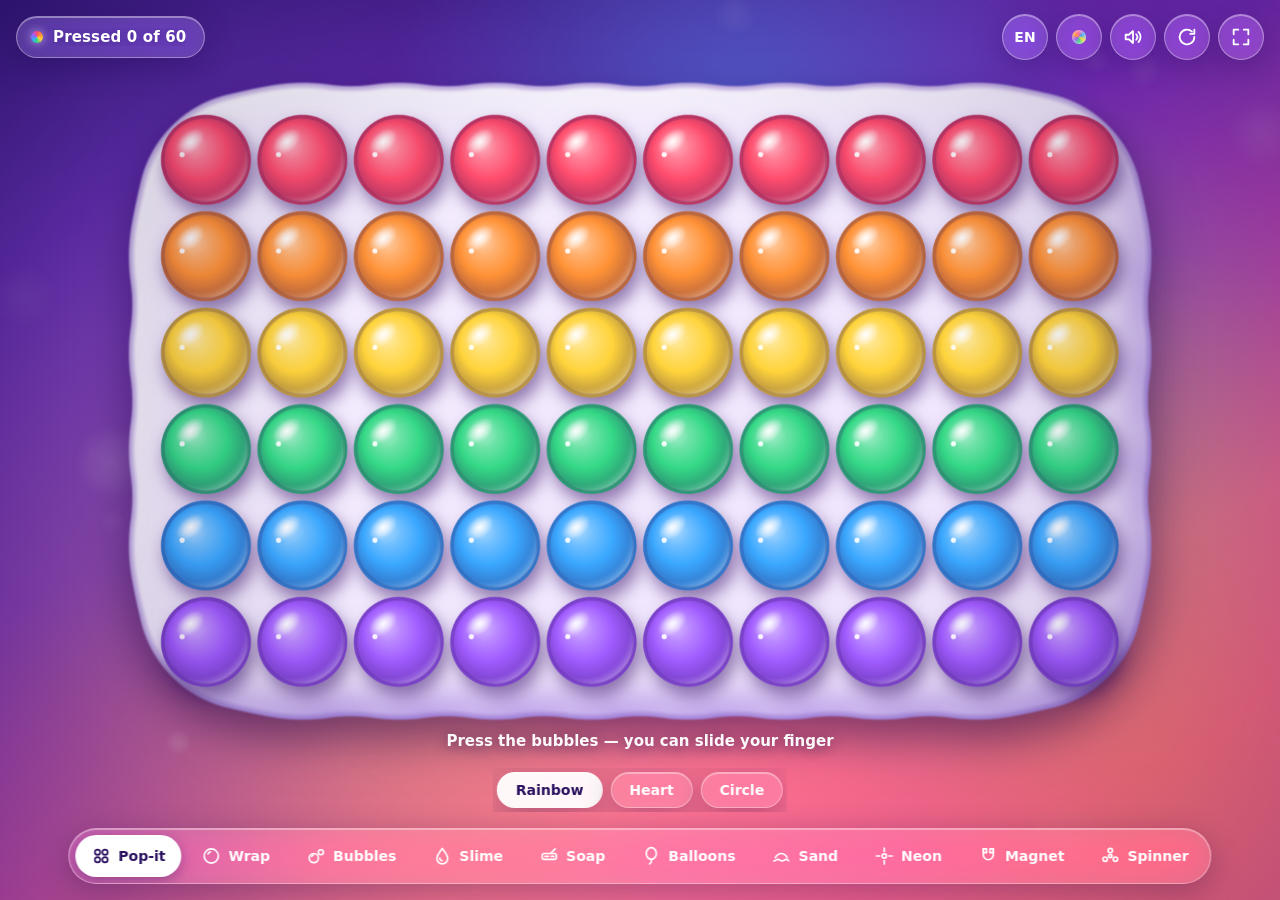
==== commit a232eae3: "fix: v11 — fast rainbow cycle, magnet without spikes with filing alignment, spinner button-dropdown " ====
--- a/index.html
+++ b/index.html
@@ -81,7 +81,11 @@
     </span>
   </nav>
 
-  <nav class="skins glass hidden" id="skinStrip" aria-label="Скины"></nav>
+  <div class="spinbar hidden" id="spinBar">
+    <button class="chip glass" id="skinBtn" aria-haspopup="listbox" aria-expanded="false">Спиннер ▾</button>
+    <button class="chip glass spininfo" id="spinInfo" aria-label="Как крутить спиннер"><svg viewBox="0 0 24 24"><circle cx="12" cy="12" r="9"/><path d="M12 11v6"/><circle cx="12" cy="7.6" r=".4"/></svg></button>
+  </div>
+  <div class="skindrop glass hidden" id="skinDrop" role="listbox" aria-label="Скины"></div>
 
   <nav class="dock glass" id="dock" role="tablist" aria-label="Игрушки">
     <button class="tab" role="tab" data-mode="pop" aria-selected="true">
--- a/css/styles.css
+++ b/css/styles.css
@@ -41,14 +41,17 @@
 .chip[aria-pressed=true]{background:rgba(255,255,255,.95);color:var(--ink)}
 #chips [data-group]{display:flex;gap:8px;flex-shrink:0;align-items:center}
 button{touch-action:manipulation}
-.skins{position:absolute;left:50%;transform:translateX(-50%);bottom:calc(88px + env(safe-area-inset-bottom) + var(--tg-sab));display:flex;gap:10px;pointer-events:auto;transition:opacity .3s,transform .3s;max-width:calc(100vw - 20px);overflow-x:auto;scrollbar-width:none;padding:6px 8px;border-radius:22px}
-.skins::-webkit-scrollbar{display:none}
-.skins.hidden{opacity:0;pointer-events:none;transform:translate(-50%,10px)}
-.skin{appearance:none;border:2px solid rgba(255,255,255,.25);background:rgba(255,255,255,.1);border-radius:18px;padding:6px;cursor:pointer;transition:transform .15s,border-color .2s,background .2s;color:#fff;font:inherit;flex-shrink:0;width:64px}
-.skin:active{transform:scale(.93)}
-.skin[aria-pressed=true]{border-color:#fff;background:rgba(255,255,255,.3);box-shadow:0 0 0 2px #fff,0 4px 14px rgba(20,0,70,.35)}
-.skin canvas{position:static;width:52px;height:52px;display:block}
-.skin span{display:block;text-align:center;font-size:10px;font-weight:800;margin-top:2px;text-shadow:0 1px 6px rgba(30,0,80,.5);white-space:nowrap;overflow:hidden;text-overflow:ellipsis}
+.spinbar{position:absolute;left:50%;transform:translateX(-50%);bottom:calc(88px + env(safe-area-inset-bottom) + var(--tg-sab));display:flex;gap:8px;pointer-events:auto;transition:opacity .3s,transform .3s;max-width:calc(100vw - 20px)}
+.spinbar.hidden{opacity:0;pointer-events:none;transform:translate(-50%,10px)}
+.spininfo{padding:9px 14px}
+.spininfo svg{width:18px;height:18px;stroke:currentColor;fill:none;stroke-width:2;stroke-linecap:round;vertical-align:-3px}
+.skindrop{position:absolute;left:50%;transform:translateX(-50%);bottom:calc(142px + env(safe-area-inset-bottom) + var(--tg-sab));width:min(320px,calc(100vw - 32px));max-height:42vh;overflow-y:auto;border-radius:20px;padding:8px;pointer-events:auto;transition:opacity .25s,transform .25s}
+.skindrop.hidden{opacity:0;pointer-events:none;transform:translate(-50%,8px)}
+.srow{appearance:none;display:flex;align-items:center;gap:12px;width:100%;border:2px solid transparent;background:transparent;border-radius:14px;padding:6px 10px;cursor:pointer;color:#fff;font:inherit;transition:background .2s,border-color .2s,transform .15s}
+.srow:active{transform:scale(.98)}
+.srow[aria-selected=true]{border-color:#fff;background:rgba(255,255,255,.25)}
+.srow canvas{position:static;width:44px;height:44px;flex-shrink:0}
+.srow span{font-weight:800;font-size:14px;text-shadow:0 1px 6px rgba(30,0,80,.5);white-space:nowrap;overflow:hidden;text-overflow:ellipsis}
 .chip.mini{min-width:40px;height:40px;padding:0 12px;border-radius:999px;font-weight:800}
 .chip.mini[aria-pressed=true]{background:rgba(255,255,255,.95);color:var(--ink)}
 .chip.dot{width:44px;height:44px;padding:0;border-radius:50%;border:1.5px solid rgba(255,255,255,.65);box-shadow:none;flex-shrink:0}
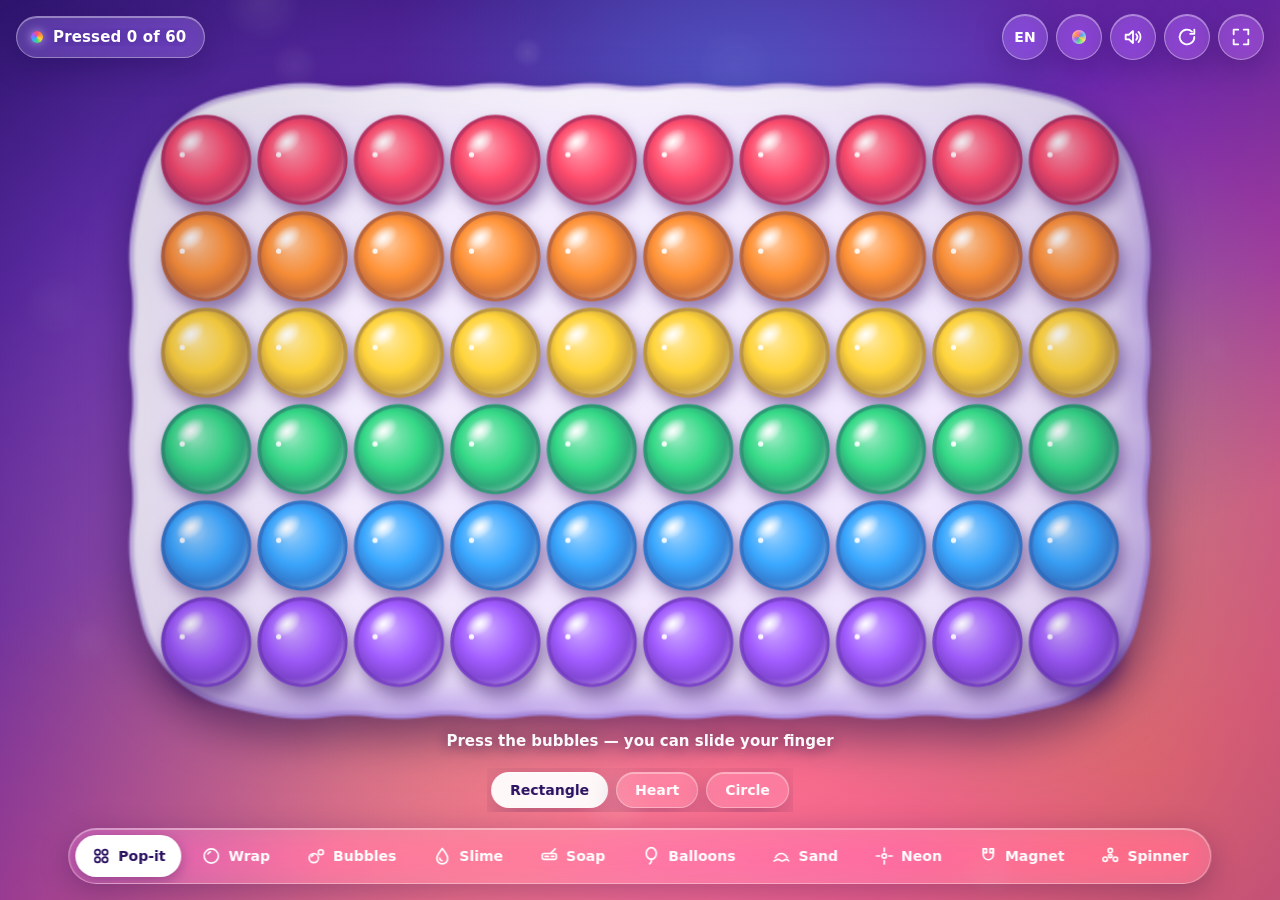
==== commit b9ba6ce4: "fix: code-review hardening — crash-proof frame loop, no stuck pointers, TG canvas fit, fx throttles," ====
--- a/index.html
+++ b/index.html
@@ -37,7 +37,7 @@
 
   <nav class="chips" id="chips" aria-label="Варианты">
     <span data-group="pop">
-      <button class="chip glass" data-shape="grid" aria-pressed="true">Радуга</button>
+      <button class="chip glass" data-shape="grid" aria-pressed="true">Прямоугольник</button>
       <button class="chip glass" data-shape="heart" aria-pressed="false">Сердце</button>
       <button class="chip glass" data-shape="circle" aria-pressed="false">Круг</button>
     </span>
--- a/css/styles.css
+++ b/css/styles.css
@@ -9,7 +9,7 @@
 *{box-sizing:border-box;-webkit-tap-highlight-color:transparent}
 html,body{margin:0;height:var(--app-h,100dvh);overflow:hidden;background:#24105a;font-family:var(--font);color:#fff;
   -webkit-user-select:none;user-select:none;-webkit-touch-callout:none;overscroll-behavior:none}
-canvas{position:fixed;inset:0;width:100%;height:100%;display:block;touch-action:none;cursor:pointer}
+canvas{position:fixed;left:0;top:0;width:100%;height:var(--app-h,100dvh);display:block;touch-action:none;cursor:pointer}
 #ui{position:fixed;inset:0;pointer-events:none}
 .glass{background:var(--glass);-webkit-backdrop-filter:blur(16px) saturate(1.5);backdrop-filter:blur(16px) saturate(1.5);
   border:1px solid var(--glass-line);box-shadow:0 8px 30px rgba(20,0,70,.28),inset 0 1px 0 rgba(255,255,255,.38)}
@@ -33,20 +33,20 @@
 .tab:active{transform:scale(.95)}
 .tab[aria-selected=true]{background:#fff;color:var(--ink);box-shadow:0 4px 14px rgba(20,0,70,.3)}
 .tab svg{width:20px;height:20px;stroke:currentColor;fill:none;stroke-width:2;stroke-linecap:round;stroke-linejoin:round;flex-shrink:0}
-.chips{position:absolute;left:50%;transform:translateX(-50%);bottom:calc(88px + env(safe-area-inset-bottom) + var(--tg-sab));display:flex;gap:8px;pointer-events:auto;transition:opacity .3s,transform .3s;max-width:calc(100vw - 20px);overflow-x:auto;scrollbar-width:none;padding:4px}
+.chips{position:absolute;left:50%;transform:translateX(-50%);bottom:calc(88px + env(safe-area-inset-bottom) + var(--tg-sab));display:flex;gap:8px;pointer-events:auto;transition:opacity .3s,transform .3s;max-width:calc(100vw - 20px);overflow-x:auto;scrollbar-width:none;padding:4px;visibility:visible}
 .chips::-webkit-scrollbar{display:none}
-.chips.hidden{opacity:0;pointer-events:none;transform:translate(-50%,10px)}
+.chips.hidden{opacity:0;pointer-events:none;transform:translate(-50%,10px);visibility:hidden}
 .chip{appearance:none;font:inherit;font-weight:800;font-size:14px;color:#fff;padding:9px 18px;border-radius:999px;cursor:pointer;transition:background .2s,color .2s,transform .15s;white-space:nowrap}
 .chip:active{transform:scale(.94)}
 .chip[aria-pressed=true]{background:rgba(255,255,255,.95);color:var(--ink)}
 #chips [data-group]{display:flex;gap:8px;flex-shrink:0;align-items:center}
 button{touch-action:manipulation}
-.spinbar{position:absolute;left:50%;transform:translateX(-50%);bottom:calc(88px + env(safe-area-inset-bottom) + var(--tg-sab));display:flex;gap:8px;pointer-events:auto;transition:opacity .3s,transform .3s;max-width:calc(100vw - 20px)}
-.spinbar.hidden{opacity:0;pointer-events:none;transform:translate(-50%,10px)}
+.spinbar{position:absolute;left:50%;transform:translateX(-50%);bottom:calc(88px + env(safe-area-inset-bottom) + var(--tg-sab));display:flex;gap:8px;pointer-events:auto;transition:opacity .3s,transform .3s;max-width:calc(100vw - 20px);visibility:visible}
+.spinbar.hidden{opacity:0;pointer-events:none;transform:translate(-50%,10px);visibility:hidden}
 .spininfo{padding:9px 14px}
 .spininfo svg{width:18px;height:18px;stroke:currentColor;fill:none;stroke-width:2;stroke-linecap:round;vertical-align:-3px}
-.skindrop{position:absolute;left:50%;transform:translateX(-50%);bottom:calc(142px + env(safe-area-inset-bottom) + var(--tg-sab));width:min(320px,calc(100vw - 32px));max-height:42vh;overflow-y:auto;border-radius:20px;padding:8px;pointer-events:auto;transition:opacity .25s,transform .25s}
-.skindrop.hidden{opacity:0;pointer-events:none;transform:translate(-50%,8px)}
+.skindrop{position:absolute;left:50%;transform:translateX(-50%);bottom:calc(142px + env(safe-area-inset-bottom) + var(--tg-sab));width:min(320px,calc(100vw - 32px));max-height:42vh;overflow-y:auto;border-radius:20px;padding:8px;pointer-events:auto;transition:opacity .25s,transform .25s;visibility:visible}
+.skindrop.hidden{opacity:0;pointer-events:none;transform:translate(-50%,8px);visibility:hidden}
 .srow{appearance:none;display:flex;align-items:center;gap:12px;width:100%;border:2px solid transparent;background:transparent;border-radius:14px;padding:6px 10px;cursor:pointer;color:#fff;font:inherit;transition:background .2s,border-color .2s,transform .15s}
 .srow:active{transform:scale(.98)}
 .srow[aria-selected=true]{border-color:#fff;background:rgba(255,255,255,.25)}
